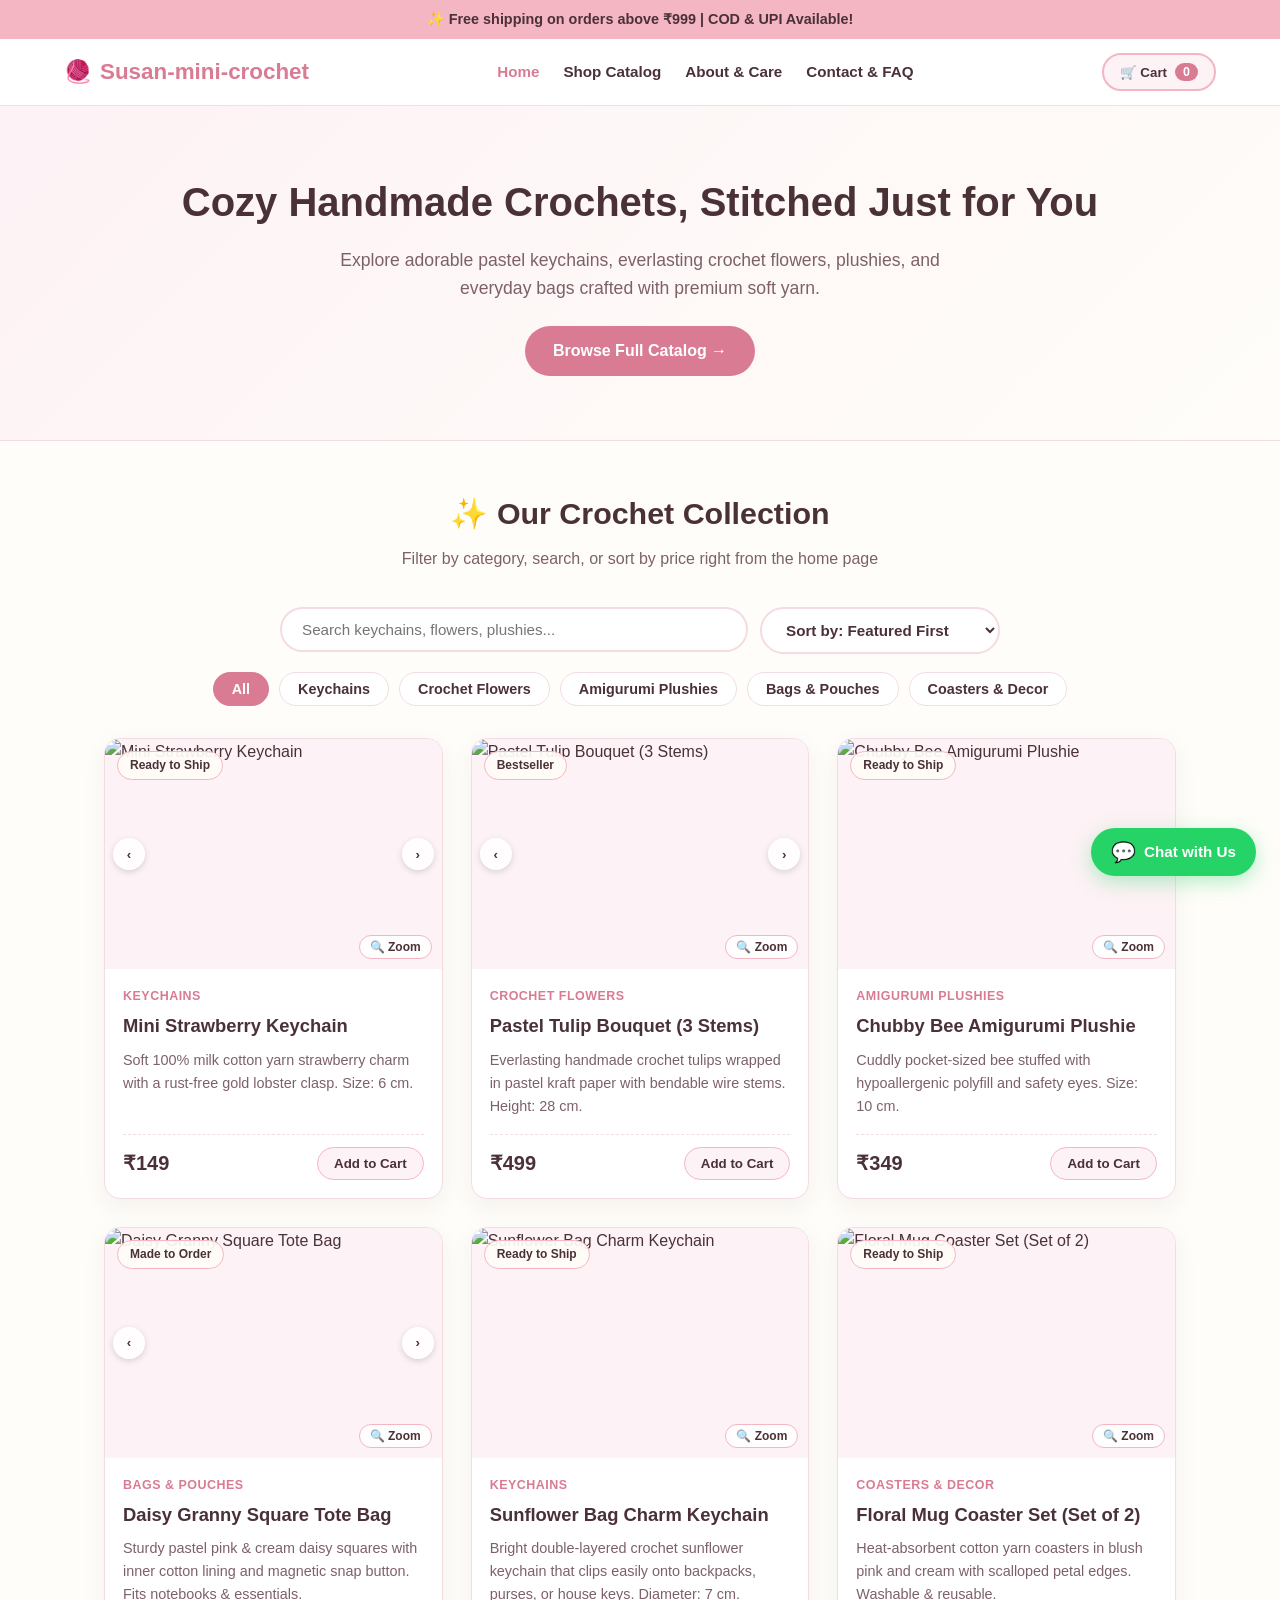
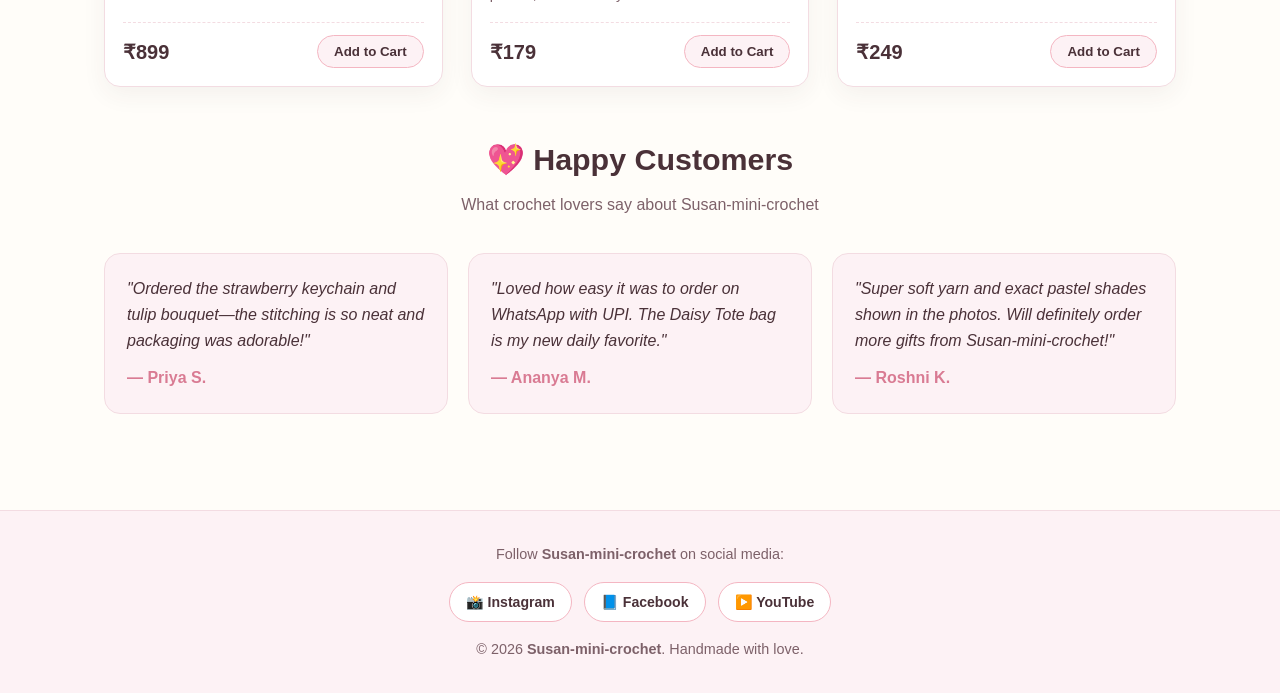
==== index.html @ de7fdf18 "Add files via upload" ====
<!DOCTYPE html>
<html lang="en">
<head>
  <meta charset="UTF-8" />
  <meta name="viewport" content="width=device-width, initial-scale=1.0" />
  <title>Susan-mini-crochet | Handmade Crochet Store</title>
  <link rel="stylesheet" href="style.css" />
  <!-- Netlify Identity Widget for Admin Login -->
  <script src="https://identity.netlify.com/v1/netlify-identity-widget.js"></script>
</head>
<body>

  <!-- Top Announcement Bar -->
  <div id="announcement-bar" class="announcement-bar">
    ✨ Handmade with love | UPI, Bank Transfer & COD Available!
  </div>

  <!-- Shared Navigation -->
  <nav class="navbar">
    <a href="index.html" class="brand-logo">🧶 <span class="store-name-text">Susan-mini-crochet</span></a>
    <ul class="nav-links">
      <li><a href="index.html" class="active">Home</a></li>
      <li><a href="shop.html">Shop Catalog</a></li>
      <li><a href="about.html">About & Care</a></li>
      <li><a href="contact.html">Contact & FAQ</a></li>
    </ul>
    <button class="cart-btn" onclick="toggleCart()">
      🛒 Cart <span class="cart-count">0</span>
    </button>
  </nav>

  <!-- Hero Section -->
  <header class="hero">
    <h1>Cozy Handmade Crochets, Stitched Just for You</h1>
    <p>Explore adorable pastel keychains, everlasting crochet flowers, plushies, and everyday bags crafted with premium soft yarn.</p>
    <a href="shop.html" class="btn-primary">Browse Full Catalog →</a>
  </header>

  <!-- Home Page Filterable Collection -->
  <section class="container">
    <div class="section-header">
      <h2>✨ Our Crochet Collection</h2>
      <p>Filter by category, search, or sort by price right from the home page</p>
    </div>

    <!-- Search, Price Sort & Editable Category Filter Bar -->
    <div class="catalog-controls">
      <div class="search-sort-row">
        <div class="search-box">
          <input
            type="text"
            id="shop-search"
            placeholder="Search keychains, flowers, plushies..."
            oninput="filterProducts()"
          />
        </div>
        <div class="sort-box">
          <select id="shop-sort" onchange="filterProducts()">
            <option value="default">Sort by: Featured First</option>
            <option value="price-asc">Price: Low to High (₹)</option>
            <option value="price-desc">Price: High to Low (₹)</option>
            <option value="name-asc">Name: A to Z</option>
          </select>
        </div>
      </div>

      <div id="category-filter-bar" class="filter-bar"></div>
    </div>

    <div id="featured-grid" class="product-grid"></div>
  </section>

  <!-- Customer Love / Testimonials -->
  <section class="container" style="padding-top: 0;">
    <div class="section-header">
      <h2>💖 Happy Customers</h2>
      <p>What crochet lovers say about <span class="store-name-text">Susan-mini-crochet</span></p>
    </div>
    <div id="testimonials-grid" class="testimonials-grid"></div>
  </section>

  <!-- Shared Slide-Out Cart Drawer -->
  <div id="cart-overlay" class="cart-overlay">
    <div class="cart-drawer">
      <div class="cart-header">
        <h3>🛒 Your Crochet Basket</h3>
        <button class="close-cart" onclick="toggleCart(false)">×</button>
      </div>
      <div class="cart-body">
        <div id="cart-items-list"></div>

        <form id="whatsapp-order-form" class="checkout-form" onsubmit="checkoutWhatsApp(event)">
          <h4>Delivery & Payment Details</h4>
          <div class="form-group">
            <label for="cust-name">Full Name *</label>
            <input type="text" id="cust-name" required placeholder="Enter your name" />
          </div>
          <div class="form-group">
            <label for="cust-phone">WhatsApp / Phone Number *</label>
            <input type="tel" id="cust-phone" required placeholder="10-digit mobile number" />
          </div>
          <div class="form-group">
            <label for="cust-address">Full Delivery Address (with PIN code) *</label>
            <textarea id="cust-address" rows="3" required placeholder="House No, Street, Locality, City, State, PIN"></textarea>
          </div>
          <div class="form-group">
            <label>Select Payment Method *</label>
            <div class="payment-options">
              <label class="payment-option">
                <input type="radio" name="payment-method" value="UPI (GPay / PhonePe / Paytm)" checked />
                UPI (GPay / PhonePe / Paytm)
              </label>
              <label class="payment-option">
                <input type="radio" name="payment-method" value="Bank Transfer" />
                Bank Transfer
              </label>
              <label class="payment-option" id="cod-option-wrap">
                <input type="radio" name="payment-method" value="Cash on Delivery (COD)" />
                Cash on Delivery (COD)
              </label>
            </div>
          </div>
          <button type="submit" class="whatsapp-checkout-btn">
            💬 Send Order on WhatsApp
          </button>
        </form>
      </div>
      <div class="cart-footer">
        <div class="cart-summary-row">
          <span>Subtotal</span>
          <span id="cart-subtotal">₹0</span>
        </div>
        <div class="cart-summary-row">
          <span>Shipping</span>
          <span id="cart-shipping">₹0</span>
        </div>
        <div class="cart-total-row">
          <span>Total</span>
          <span id="cart-total">₹0</span>
        </div>
      </div>
    </div>
  </div>

  <!-- Footer with Editable Social Media Links -->
  <footer class="footer">
    <p>Follow <strong class="store-name-text">Susan-mini-crochet</strong> on social media:</p>
    <div class="social-links-container"></div>
    <p>© 2026 <strong class="store-name-text">Susan-mini-crochet</strong>. Handmade with love.</p>
  </footer>

  <!-- Main Store Script -->
  <script src="app.js"></script>

  <!-- Netlify Identity Admin Redirect Script -->
  <script>
    if (window.netlifyIdentity) {
      window.netlifyIdentity.on("init", user => {
        if (!user) {
          window.netlifyIdentity.on("login", () => {
            document.location.href = "/admin/";
          });
        }
      });
    }
  </script>
</body>
</html>
---- style.css ----
:root {
  --bg-cream: #FFFDF9;
  --bg-soft-pink: #FDF2F5;
  --pastel-pink: #F4B6C2;
  --deep-pink: #D97B93;
  --rose-dark: #4A3138;
  --text-muted: #7D6169;
  --border-soft: #F3DCE2;
  --white: #FFFFFF;
  --shadow: 0 8px 24px rgba(74, 49, 56, 0.06);
  --radius: 16px;
}

* {
  box-sizing: border-box;
  margin: 0;
  padding: 0;
}

body {
  font-family: 'Segoe UI', Tahoma, Geneva, Verdana, sans-serif;
  background-color: var(--bg-cream);
  color: var(--rose-dark);
  line-height: 1.6;
}

/* Announcement Bar */
.announcement-bar {
  background-color: var(--pastel-pink);
  color: var(--rose-dark);
  text-align: center;
  padding: 8px 16px;
  font-size: 0.9rem;
  font-weight: 600;
}

/* Navbar */
.navbar {
  background: var(--white);
  border-bottom: 1px solid var(--border-soft);
  position: sticky;
  top: 0;
  z-index: 100;
  padding: 14px 5%;
  display: flex;
  justify-content: space-between;
  align-items: center;
}

.brand-logo {
  font-size: 1.4rem;
  font-weight: 800;
  color: var(--rose-dark);
  text-decoration: none;
  display: flex;
  align-items: center;
  gap: 8px;
}

.brand-logo span {
  color: var(--deep-pink);
}

.nav-links {
  display: flex;
  gap: 24px;
  list-style: none;
  align-items: center;
}

.nav-links a {
  text-decoration: none;
  color: var(--rose-dark);
  font-weight: 600;
  font-size: 0.95rem;
  transition: color 0.2s;
}

.nav-links a:hover,
.nav-links a.active {
  color: var(--deep-pink);
}

.cart-btn {
  background: var(--bg-soft-pink);
  border: 2px solid var(--pastel-pink);
  color: var(--rose-dark);
  padding: 8px 16px;
  border-radius: 50px;
  font-weight: 700;
  cursor: pointer;
  display: flex;
  align-items: center;
  gap: 8px;
  transition: all 0.2s;
}

.cart-btn:hover {
  background: var(--pastel-pink);
}

.cart-count {
  background: var(--deep-pink);
  color: var(--white);
  font-size: 0.78rem;
  padding: 2px 8px;
  border-radius: 20px;
}

/* Hero Section */
.hero {
  background: linear-gradient(135deg, var(--bg-soft-pink) 0%, var(--bg-cream) 100%);
  padding: 64px 5%;
  text-align: center;
  border-bottom: 1px solid var(--border-soft);
}

.hero h1 {
  font-size: 2.5rem;
  margin-bottom: 12px;
  color: var(--rose-dark);
}

.hero p {
  font-size: 1.1rem;
  color: var(--text-muted);
  max-width: 600px;
  margin: 0 auto 24px;
}

.btn-primary {
  display: inline-block;
  background: var(--deep-pink);
  color: var(--white);
  padding: 12px 28px;
  border-radius: 50px;
  text-decoration: none;
  font-weight: 700;
  border: none;
  cursor: pointer;
  transition: transform 0.15s, background 0.2s;
}

.btn-primary:hover {
  background: #c5667e;
  transform: translateY(-2px);
}

/* Containers & Sections */
.container {
  max-width: 1200px;
  margin: 0 auto;
  padding: 48px 5%;
}

.section-header {
  text-align: center;
  margin-bottom: 36px;
}

.section-header h2 {
  font-size: 1.9rem;
  margin-bottom: 8px;
}

.section-header p {
  color: var(--text-muted);
}

/* Filter, Search & Price Sort Controls */
.catalog-controls {
  display: flex;
  flex-direction: column;
  gap: 18px;
  margin-bottom: 32px;
}

.search-sort-row {
  display: flex;
  flex-wrap: wrap;
  justify-content: center;
  gap: 12px;
  max-width: 720px;
  width: 100%;
  margin: 0 auto;
}

.search-box {
  flex: 1 1 320px;
}

.search-box input,
.sort-box select {
  width: 100%;
  padding: 12px 20px;
  border-radius: 50px;
  border: 2px solid var(--border-soft);
  background: var(--white);
  font-size: 0.95rem;
  color: var(--rose-dark);
  outline: none;
  font-family: inherit;
}

.sort-box {
  flex: 0 1 240px;
}

.sort-box select {
  cursor: pointer;
  font-weight: 600;
}

.search-box input:focus,
.sort-box select:focus {
  border-color: var(--deep-pink);
}

.filter-bar {
  display: flex;
  flex-wrap: wrap;
  justify-content: center;
  gap: 10px;
}

.filter-btn {
  background: var(--white);
  border: 1.5px solid var(--border-soft);
  color: var(--rose-dark);
  padding: 8px 18px;
  border-radius: 50px;
  font-size: 0.9rem;
  font-weight: 600;
  cursor: pointer;
  transition: all 0.2s;
}

.filter-btn:hover,
.filter-btn.active {
  background: var(--deep-pink);
  color: var(--white);
  border-color: var(--deep-pink);
}

/* Product Grid & Cards with Image Slider & Zoom */
.product-grid {
  display: grid;
  grid-template-columns: repeat(auto-fill, minmax(270px, 1fr));
  gap: 28px;
}

.product-card {
  background: var(--white);
  border: 1px solid var(--border-soft);
  border-radius: var(--radius);
  overflow: hidden;
  box-shadow: var(--shadow);
  display: flex;
  flex-direction: column;
  transition: transform 0.2s;
}

.product-card:hover {
  transform: translateY(-4px);
}

.product-img-wrap {
  position: relative;
  height: 230px;
  background: var(--bg-soft-pink);
  overflow: hidden;
}

.product-img-wrap img {
  width: 100%;
  height: 100%;
  object-fit: cover;
}

.product-badge {
  position: absolute;
  top: 12px;
  left: 12px;
  background: rgba(255, 253, 249, 0.92);
  color: var(--rose-dark);
  padding: 4px 12px;
  border-radius: 50px;
  font-size: 0.75rem;
  font-weight: 700;
  border: 1px solid var(--pastel-pink);
  z-index: 2;
}

/* Slider Controls */
.slider-btn {
  position: absolute;
  top: 50%;
  transform: translateY(-50%);
  background: rgba(255, 255, 255, 0.85);
  border: none;
  width: 32px;
  height: 32px;
  border-radius: 50%;
  font-weight: bold;
  cursor: pointer;
  z-index: 2;
  display: flex;
  align-items: center;
  justify-content: center;
  color: var(--rose-dark);
  box-shadow: 0 2px 6px rgba(0,0,0,0.15);
}

.slider-btn.prev { left: 8px; }
.slider-btn.next { right: 8px; }

.slider-btn:hover {
  background: var(--white);
}

.zoom-btn {
  position: absolute;
  bottom: 10px;
  right: 10px;
  background: rgba(255, 255, 255, 0.9);
  border: 1px solid var(--pastel-pink);
  padding: 4px 10px;
  border-radius: 20px;
  font-size: 0.75rem;
  font-weight: 700;
  cursor: pointer;
  z-index: 2;
  color: var(--rose-dark);
}

.zoom-btn:hover {
  background: var(--deep-pink);
  color: var(--white);
}

/* Zoom Modal */
.zoom-modal {
  position: fixed;
  inset: 0;
  background: rgba(0, 0, 0, 0.8);
  z-index: 300;
  display: none;
  justify-content: center;
  align-items: center;
  padding: 20px;
}

.zoom-modal.open {
  display: flex;
}

.zoom-modal img {
  max-width: 90%;
  max-height: 90vh;
  border-radius: 12px;
  object-fit: contain;
  background: var(--white);
}

.zoom-close {
  position: absolute;
  top: 20px;
  right: 25px;
  background: var(--white);
  border: none;
  font-size: 2rem;
  width: 45px;
  height: 45px;
  border-radius: 50%;
  cursor: pointer;
  color: var(--rose-dark);
  display: flex;
  align-items: center;
  justify-content: center;
}

.product-body {
  padding: 18px;
  display: flex;
  flex-direction: column;
  flex-grow: 1;
}

.product-category {
  font-size: 0.78rem;
  text-transform: uppercase;
  letter-spacing: 0.5px;
  color: var(--deep-pink);
  font-weight: 700;
  margin-bottom: 4px;
}

.product-title {
  font-size: 1.15rem;
  margin-bottom: 8px;
  color: var(--rose-dark);
}

.product-desc {
  font-size: 0.9rem;
  color: var(--text-muted);
  margin-bottom: 16px;
  flex-grow: 1;
}

.product-footer {
  display: flex;
  justify-content: space-between;
  align-items: center;
  padding-top: 12px;
  border-top: 1px dashed var(--border-soft);
}

.product-price {
  font-size: 1.25rem;
  font-weight: 800;
  color: var(--rose-dark);
}

.add-to-cart-btn {
  background: var(--bg-soft-pink);
  color: var(--rose-dark);
  border: 1.5px solid var(--pastel-pink);
  padding: 8px 16px;
  border-radius: 50px;
  font-weight: 700;
  cursor: pointer;
  transition: all 0.2s;
}

.add-to-cart-btn:hover {
  background: var(--deep-pink);
  color: var(--white);
  border-color: var(--deep-pink);
}

.add-to-cart-btn:disabled {
  opacity: 0.5;
  cursor: not-allowed;
}

/* Testimonials */
.testimonials-grid {
  display: grid;
  grid-template-columns: repeat(auto-fit, minmax(260px, 1fr));
  gap: 20px;
}

.testimonial-card {
  background: var(--bg-soft-pink);
  padding: 22px;
  border-radius: var(--radius);
  border: 1px solid var(--border-soft);
}

.testimonial-card p {
  font-style: italic;
  margin-bottom: 12px;
}

.testimonial-card strong {
  color: var(--deep-pink);
}

/* About & Care Guide Page */
.about-story-grid {
  display: grid;
  grid-template-columns: repeat(auto-fit, minmax(300px, 1fr));
  gap: 36px;
  align-items: center;
  background: var(--white);
  padding: 32px;
  border-radius: var(--radius);
  border: 1px solid var(--border-soft);
  box-shadow: var(--shadow);
}

.about-img-wrap img {
  width: 100%;
  height: 340px;
  object-fit: cover;
  border-radius: 12px;
}

.about-text p {
  margin-bottom: 16px;
  color: var(--text-muted);
}

.about-quote {
  background: var(--bg-soft-pink);
  border-left: 4px solid var(--deep-pink);
  padding: 14px 18px;
  border-radius: 8px;
  font-weight: 600;
  color: var(--rose-dark);
}

.care-grid {
  display: grid;
  grid-template-columns: repeat(auto-fit, minmax(240px, 1fr));
  gap: 22px;
}

.care-card {
  background: var(--white);
  border: 1px solid var(--border-soft);
  border-radius: var(--radius);
  padding: 24px;
  box-shadow: var(--shadow);
  text-align: center;
}

.care-icon {
  font-size: 2.2rem;
  margin-bottom: 10px;
  display: inline-block;
}

.care-card h3 {
  font-size: 1.1rem;
  margin-bottom: 8px;
}

.care-card p {
  font-size: 0.9rem;
  color: var(--text-muted);
}

/* Contact & FAQ Page */
.contact-grid {
  display: grid;
  grid-template-columns: repeat(auto-fit, minmax(250px, 1fr));
  gap: 22px;
  margin-bottom: 48px;
}

.contact-card {
  background: var(--white);
  border: 1px solid var(--border-soft);
  border-radius: var(--radius);
  padding: 24px;
  text-align: center;
  box-shadow: var(--shadow);
}

.contact-card h3 {
  margin: 8px 0;
  font-size: 1.1rem;
}

.contact-card p {
  color: var(--text-muted);
  font-size: 0.92rem;
  margin-bottom: 14px;
}

.faq-list {
  max-width: 820px;
  margin: 0 auto;
  display: flex;
  flex-direction: column;
  gap: 14px;
}

.faq-item {
  background: var(--white);
  border: 1px solid var(--border-soft);
  border-radius: 12px;
  padding: 16px 20px;
  box-shadow: var(--shadow);
}

.faq-item summary {
  font-weight: 700;
  cursor: pointer;
  color: var(--rose-dark);
  font-size: 1rem;
}

.faq-item p {
  margin-top: 10px;
  color: var(--text-muted);
  font-size: 0.92rem;
  padding-top: 10px;
  border-top: 1px dashed var(--border-soft);
}

/* Social Links */
.social-links-container {
  display: flex;
  justify-content: center;
  flex-wrap: wrap;
  gap: 12px;
  margin: 16px 0;
}

.social-pill {
  display: inline-flex;
  align-items: center;
  gap: 6px;
  padding: 8px 16px;
  border-radius: 50px;
  background: var(--white);
  border: 1.5px solid var(--pastel-pink);
  color: var(--rose-dark);
  text-decoration: none;
  font-weight: 700;
  font-size: 0.88rem;
  transition: all 0.2s;
}

.social-pill:hover {
  background: var(--deep-pink);
  color: var(--white);
  border-color: var(--deep-pink);
}

/* Slide-Out Cart Drawer with Promo Box */
.cart-overlay {
  position: fixed;
  inset: 0;
  background: rgba(74, 49, 56, 0.45);
  z-index: 200;
  display: none;
  justify-content: flex-end;
}

.cart-overlay.open {
  display: flex;
}

.cart-drawer {
  background: var(--bg-cream);
  width: 100%;
  max-width: 430px;
  height: 100%;
  display: flex;
  flex-direction: column;
  box-shadow: -6px 0 24px rgba(0, 0, 0, 0.12);
}

.cart-header {
  padding: 18px 20px;
  background: var(--white);
  border-bottom: 1px solid var(--border-soft);
  display: flex;
  justify-content: space-between;
  align-items: center;
}

.close-cart {
  background: none;
  border: none;
  font-size: 1.5rem;
  cursor: pointer;
  color: var(--rose-dark);
}

.cart-body {
  padding: 20px;
  overflow-y: auto;
  flex-grow: 1;
}

.cart-item {
  display: flex;
  justify-content: space-between;
  align-items: center;
  background: var(--white);
  padding: 12px;
  border-radius: 12px;
  border: 1px solid var(--border-soft);
  margin-bottom: 12px;
}

.cart-item-info h4 {
  font-size: 0.95rem;
}

.cart-item-info span {
  font-size: 0.85rem;
  color: var(--text-muted);
}

.qty-controls {
  display: flex;
  align-items: center;
  gap: 8px;
}

.qty-btn {
  width: 26px;
  height: 26px;
  border-radius: 50%;
  border: 1px solid var(--pastel-pink);
  background: var(--bg-soft-pink);
  cursor: pointer;
  font-weight: bold;
}

/* Promo Box Styles */
.promo-box {
  display: flex;
  gap: 8px;
  margin: 14px 0;
}

.promo-box input {
  flex-grow: 1;
  padding: 8px 12px;
  border: 1px solid var(--border-soft);
  border-radius: 8px;
  font-size: 0.9rem;
  text-transform: uppercase;
}

.promo-btn {
  background: var(--pastel-pink);
  border: none;
  padding: 8px 14px;
  border-radius: 8px;
  font-weight: 700;
  cursor: pointer;
  color: var(--rose-dark);
}

.promo-btn:hover {
  background: var(--deep-pink);
  color: var(--white);
}

.promo-applied-badge {
  background: var(--bg-soft-pink);
  border: 1px solid var(--pastel-pink);
  padding: 6px 10px;
  border-radius: 8px;
  font-size: 0.85rem;
  display: flex;
  justify-content: space-between;
  align-items: center;
  margin-bottom: 12px;
  color: var(--deep-pink);
  font-weight: 600;
}

.remove-promo {
  background: none;
  border: none;
  color: var(--rose-dark);
  cursor: pointer;
  font-weight: bold;
}

.checkout-form {
  margin-top: 10px;
  background: var(--white);
  padding: 16px;
  border-radius: 12px;
  border: 1px solid var(--border-soft);
}

.checkout-form h4 {
  margin-bottom: 12px;
}

.form-group {
  margin-bottom: 12px;
}

.form-group label {
  display: block;
  font-size: 0.85rem;
  font-weight: 600;
  margin-bottom: 4px;
}

.form-group input,
.form-group textarea {
  width: 100%;
  padding: 9px 12px;
  border: 1px solid var(--border-soft);
  border-radius: 8px;
  font-family: inherit;
}

.payment-options {
  display: flex;
  flex-direction: column;
  gap: 8px;
  margin-top: 6px;
}

.payment-option {
  display: flex;
  align-items: center;
  gap: 8px;
  font-size: 0.9rem;
  background: var(--bg-soft-pink);
  padding: 8px 12px;
  border-radius: 8px;
  cursor: pointer;
}

.cart-footer {
  padding: 16px 20px;
  background: var(--white);
  border-top: 1px solid var(--border-soft);
}

.cart-summary-row {
  display: flex;
  justify-content: space-between;
  font-size: 0.92rem;
  margin-bottom: 6px;
}

.cart-total-row {
  display: flex;
  justify-content: space-between;
  font-size: 1.15rem;
  font-weight: 800;
  margin: 10px 0 14px;
  padding-top: 8px;
  border-top: 1px solid var(--border-soft);
}

.whatsapp-checkout-btn {
  width: 100%;
  background: #25D366;
  color: var(--white);
  border: none;
  padding: 14px;
  border-radius: 50px;
  font-size: 1rem;
  font-weight: 700;
  cursor: pointer;
}

.whatsapp-checkout-btn:hover {
  background: #1ebe5b;
}

/* Floating WhatsApp Chat Button */
.floating-whatsapp {
  position: fixed;
  bottom: 24px;
  right: 24px;
  background-color: #25D366;
  color: var(--white);
  text-decoration: none;
  padding: 12px 20px;
  border-radius: 50px;
  font-weight: 700;
  font-size: 0.95rem;
  display: flex;
  align-items: center;
  gap: 8px;
  box-shadow: 0 6px 20px rgba(37, 211, 102, 0.35);
  z-index: 150;
  transition: transform 0.2s, background-color 0.2s;
}

.floating-whatsapp:hover {
  background-color: #1ebe5b;
  transform: translateY(-3px);
}

.floating-whatsapp-icon {
  font-size: 1.25rem;
  line-height: 1;
}

/* Footer */
.footer {
  background: var(--bg-soft-pink);
  border-top: 1px solid var(--border-soft);
  text-align: center;
  padding: 32px 5%;
  margin-top: 48px;
  color: var(--text-muted);
  font-size: 0.9rem;
}

@media (max-width: 640px) {
  .navbar {
    flex-wrap: wrap;
    gap: 12px;
  }
  .hero h1 {
    font-size: 1.9rem;
  }
  .floating-whatsapp {
    bottom: 16px;
    right: 16px;
    padding: 12px 16px;
    font-size: 0.88rem;
  }
}
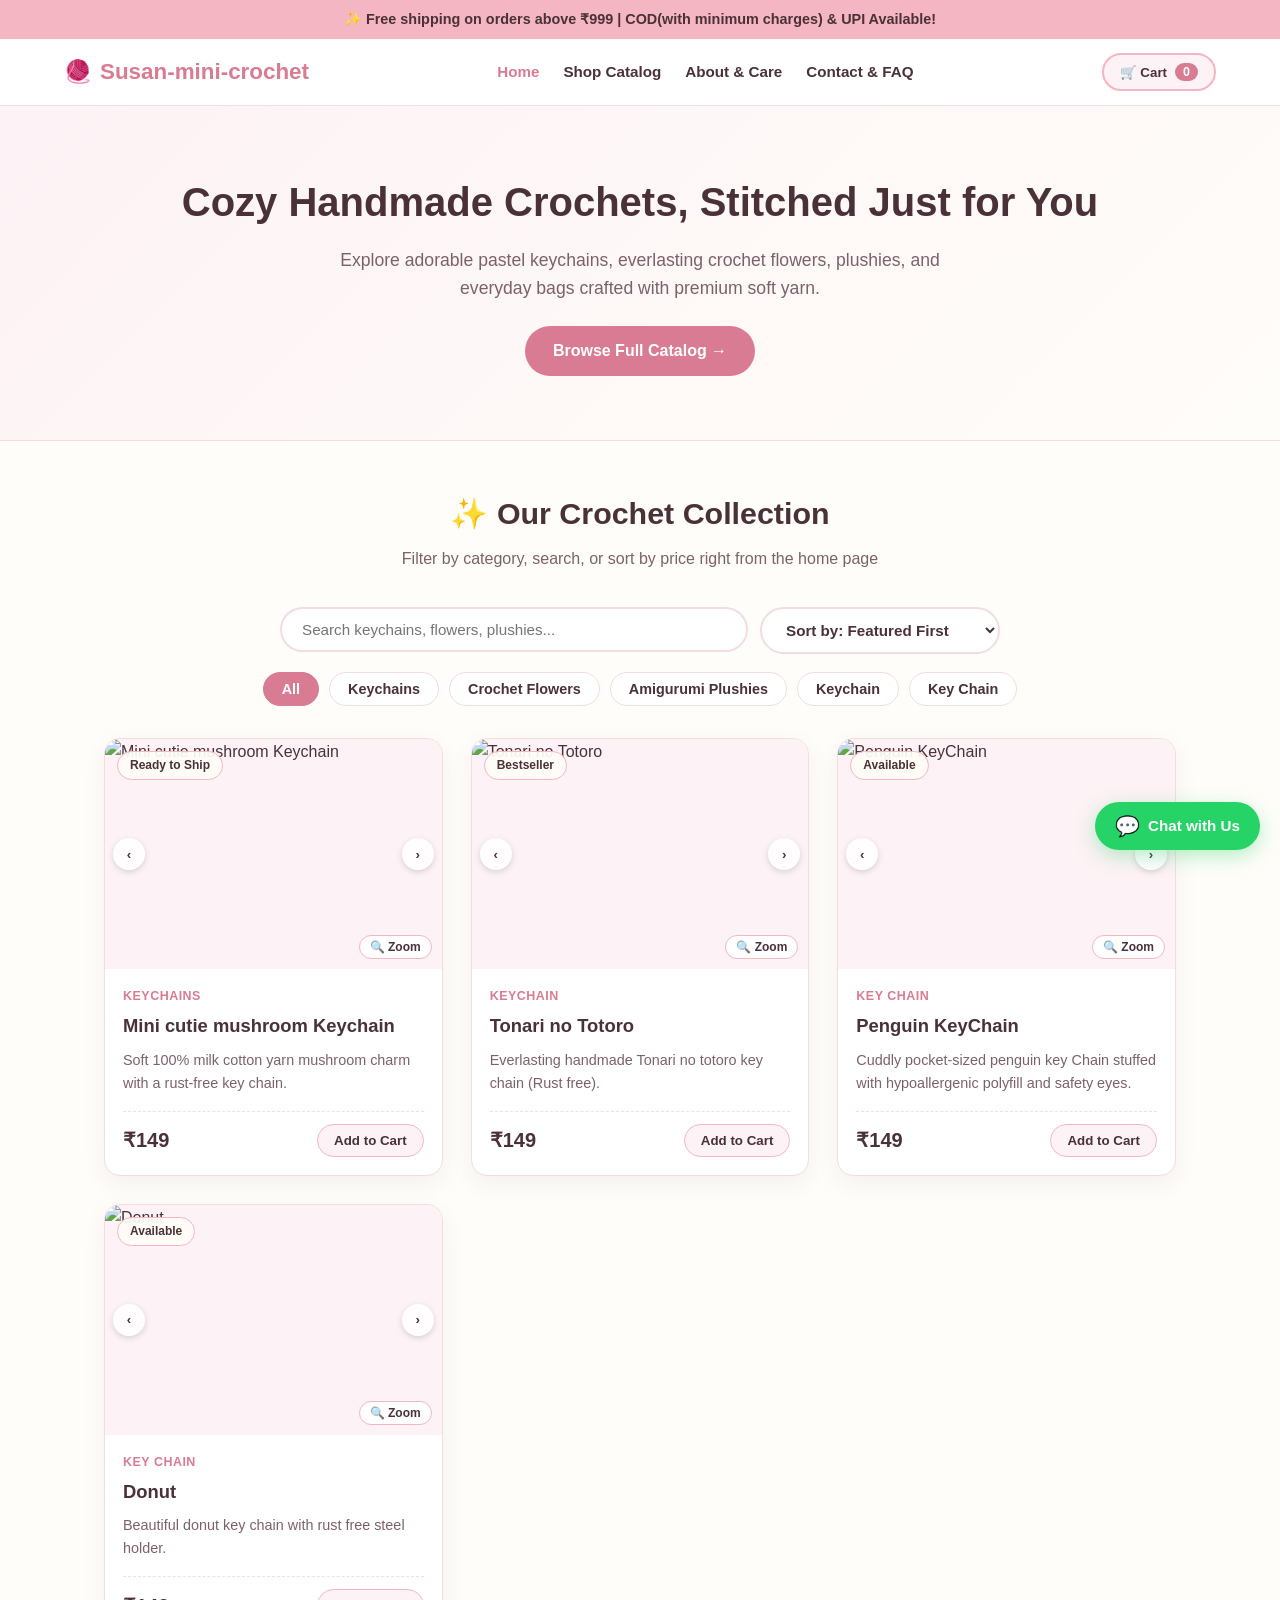
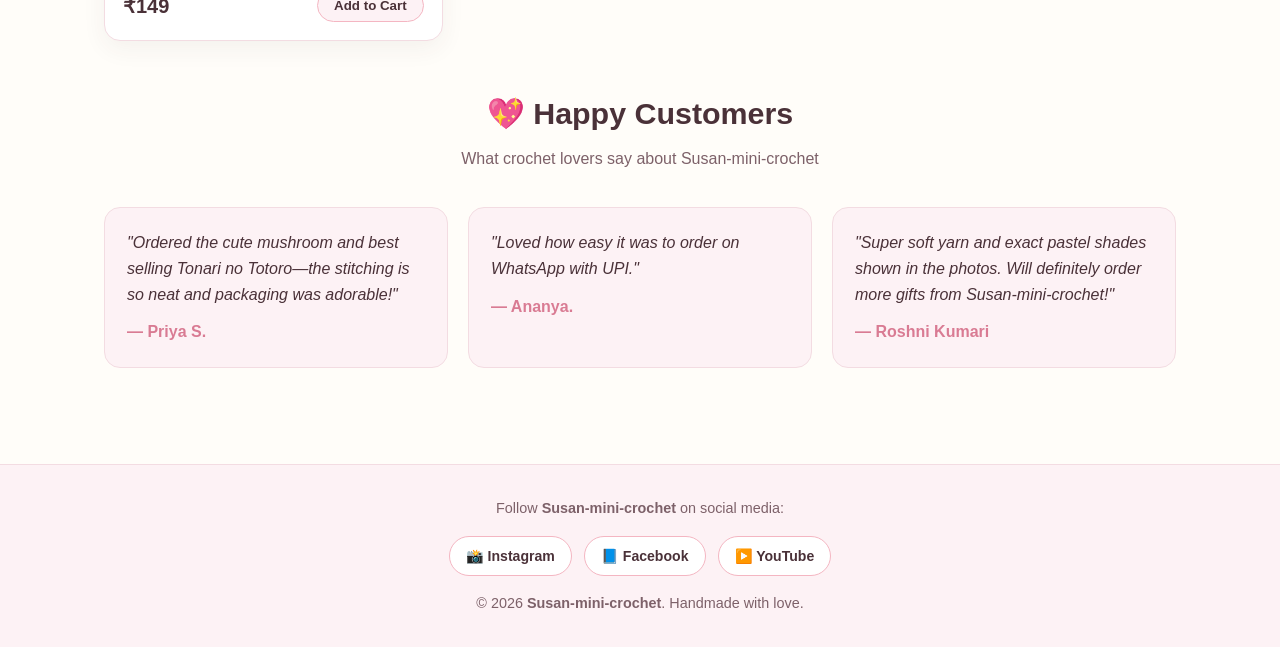
==== commit 6c41d5fe: "Update index.html" ====
--- a/index.html
+++ b/index.html
@@ -1,6 +1,7 @@
 <!DOCTYPE html>
 <html lang="en">
 <head>
+  <meta name="google-site-verification" content="Sr7zEsUKmGtFyKVYkkGlLE_7pFGn8THxlz7e7YxmMTI" />
   <meta charset="UTF-8" />
   <meta name="viewport" content="width=device-width, initial-scale=1.0" />
   <title>Susan-mini-crochet | Handmade Crochet Store</title>
@@ -165,4 +166,4 @@
     }
   </script>
 </body>
-</html>+</html>
--- a/style.css
+++ b/style.css
@@ -621,7 +621,7 @@
   border-color: var(--deep-pink);
 }
 
-/* Slide-Out Cart Drawer with Promo Box */
+/* Slide-Out Cart Drawer */
 .cart-overlay {
   position: fixed;
   inset: 0;
@@ -643,6 +643,7 @@
   display: flex;
   flex-direction: column;
   box-shadow: -6px 0 24px rgba(0, 0, 0, 0.12);
+  padding-bottom: 40px;
 }
 
 .cart-header {
@@ -807,10 +808,42 @@
   cursor: pointer;
 }
 
+/* UPI QR Code Container Box */
+.upi-qr-container {
+  background: var(--bg-soft-pink);
+  border: 1.5px dashed var(--pastel-pink);
+  border-radius: 12px;
+  padding: 14px;
+  text-align: center;
+  margin-top: 12px;
+  display: none;
+}
+
+.upi-qr-container.visible {
+  display: block;
+}
+
+.upi-qr-container img {
+  width: 150px;
+  height: 150px;
+  object-fit: contain;
+  border-radius: 8px;
+  margin: 8px 0;
+  background: var(--white);
+  padding: 6px;
+  border: 1px solid var(--border-soft);
+}
+
+.upi-qr-container p {
+  font-size: 0.82rem;
+  color: var(--text-muted);
+}
+
 .cart-footer {
   padding: 16px 20px;
   background: var(--white);
   border-top: 1px solid var(--border-soft);
+  box-shadow: 0 -4px 12px rgba(0,0,0,0.03);
 }
 
 .cart-summary-row {
@@ -846,11 +879,11 @@
   background: #1ebe5b;
 }
 
-/* Floating WhatsApp Chat Button */
+/* Floating WhatsApp Chat Button (Shifted up to avoid Netlify badge block) */
 .floating-whatsapp {
   position: fixed;
-  bottom: 24px;
-  right: 24px;
+  bottom: 50px;
+  right: 20px;
   background-color: #25D366;
   color: var(--white);
   text-decoration: none;
@@ -896,9 +929,9 @@
     font-size: 1.9rem;
   }
   .floating-whatsapp {
-    bottom: 16px;
-    right: 16px;
-    padding: 12px 16px;
+    bottom: 45px;
+    right: 12px;
+    padding: 10px 16px;
     font-size: 0.88rem;
   }
-}+}
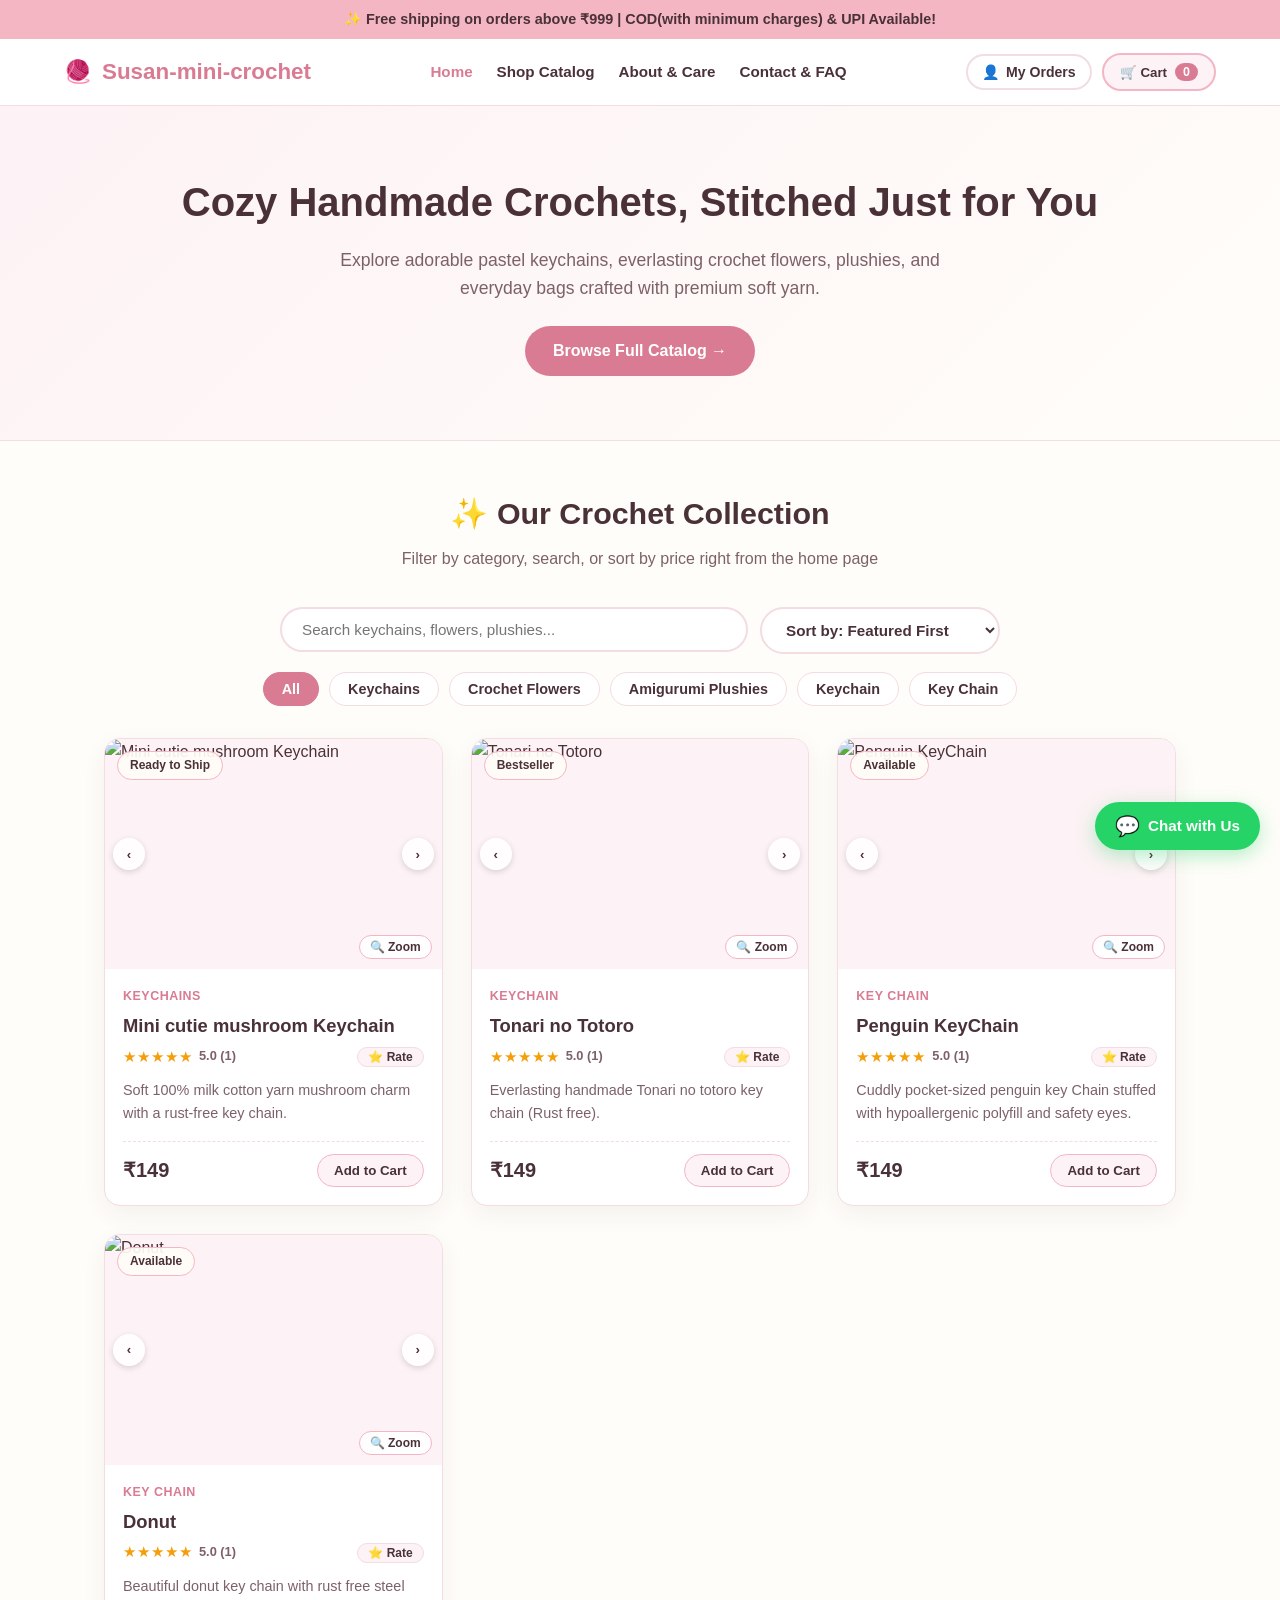
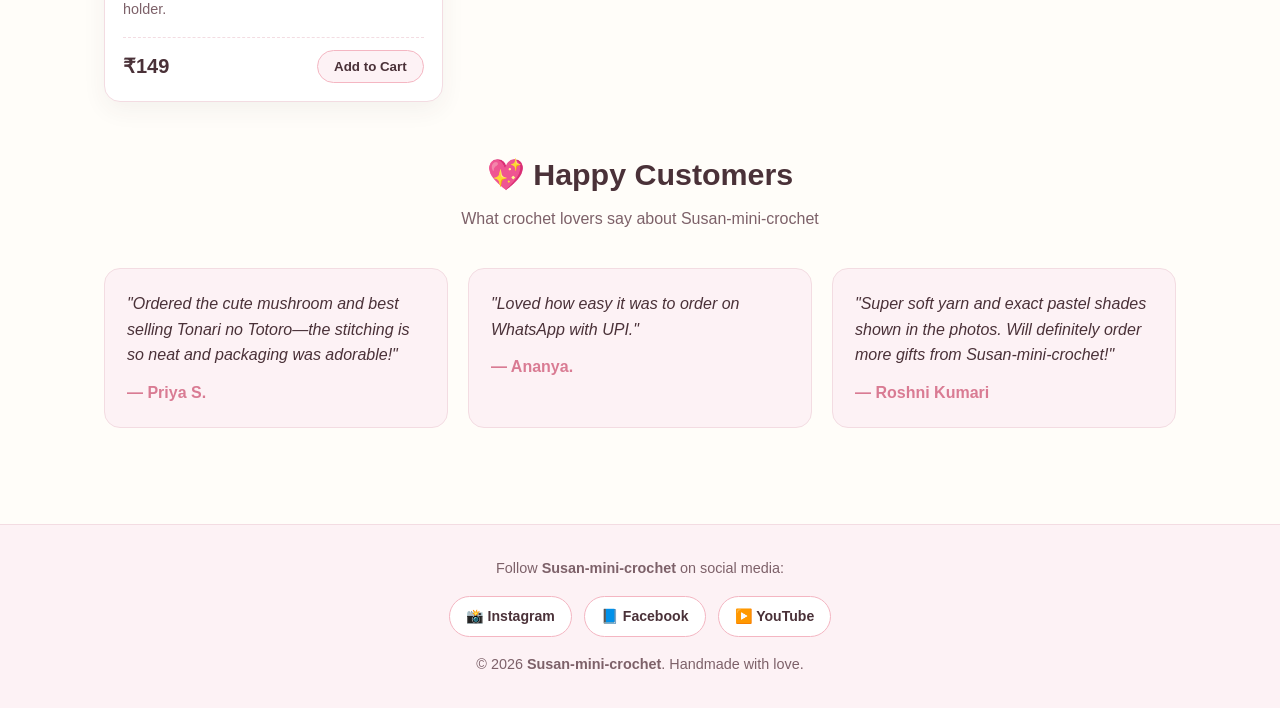
==== commit 6dab263c: "Update index.html" ====
--- a/index.html
+++ b/index.html
@@ -1,7 +1,7 @@
 <!DOCTYPE html>
 <html lang="en">
 <head>
-  <meta name="google-site-verification" content="Sr7zEsUKmGtFyKVYkkGlLE_7pFGn8THxlz7e7YxmMTI" />
+  <meta name="google-site-verification" content="FJiWpdxDH9WE50GBHPdadJUKSVlXc18lV1RPgS54Zq8" />
   <meta charset="UTF-8" />
   <meta name="viewport" content="width=device-width, initial-scale=1.0" />
   <title>Susan-mini-crochet | Handmade Crochet Store</title>
--- a/style.css
+++ b/style.css
@@ -34,7 +34,7 @@
   font-weight: 600;
 }
 
-/* Navbar */
+/* Navbar & Brand Logo */
 .navbar {
   background: var(--white);
   border-bottom: 1px solid var(--border-soft);
@@ -54,7 +54,16 @@
   text-decoration: none;
   display: flex;
   align-items: center;
-  gap: 8px;
+  gap: 10px;
+}
+
+.brand-logo-img {
+  height: 42px;
+  width: auto;
+  max-width: 150px;
+  object-fit: contain;
+  border-radius: 8px;
+  display: block;
 }
 
 .brand-logo span {
@@ -79,6 +88,32 @@
 .nav-links a:hover,
 .nav-links a.active {
   color: var(--deep-pink);
+}
+
+.nav-actions-wrap {
+  display: flex;
+  align-items: center;
+  gap: 10px;
+}
+
+.account-btn {
+  background: var(--white);
+  border: 2px solid var(--border-soft);
+  color: var(--rose-dark);
+  padding: 8px 14px;
+  border-radius: 50px;
+  font-weight: 700;
+  font-size: 0.88rem;
+  cursor: pointer;
+  display: flex;
+  align-items: center;
+  gap: 6px;
+  transition: all 0.2s;
+}
+
+.account-btn:hover {
+  border-color: var(--pastel-pink);
+  background: var(--bg-soft-pink);
 }
 
 .cart-btn {
@@ -242,7 +277,23 @@
   border-color: var(--deep-pink);
 }
 
-/* Product Grid & Cards with Image Slider & Zoom */
+.catalog-alert-box {
+  grid-column: 1 / -1;
+  background: var(--bg-soft-pink);
+  border: 1.5px dashed var(--deep-pink);
+  border-radius: var(--radius);
+  padding: 24px;
+  text-align: center;
+  color: var(--rose-dark);
+}
+
+.catalog-alert-box p {
+  color: var(--text-muted);
+  margin-top: 6px;
+  font-size: 0.92rem;
+}
+
+/* Product Grid & Cards with Image Slider, Zoom & Star Ratings */
 .product-grid {
   display: grid;
   grid-template-columns: repeat(auto-fill, minmax(270px, 1fr));
@@ -397,8 +448,46 @@
 
 .product-title {
   font-size: 1.15rem;
-  margin-bottom: 8px;
-  color: var(--rose-dark);
+  margin-bottom: 4px;
+  color: var(--rose-dark);
+}
+
+/* Product Card Star Rating Bar */
+.product-rating-row {
+  display: flex;
+  align-items: center;
+  gap: 6px;
+  margin-bottom: 10px;
+  font-size: 0.85rem;
+}
+
+.stars-gold {
+  color: #F59E0B;
+  letter-spacing: 1px;
+  font-size: 0.95rem;
+}
+
+.rating-number {
+  color: var(--text-muted);
+  font-weight: 600;
+  font-size: 0.8rem;
+}
+
+.rate-product-btn {
+  margin-left: auto;
+  background: var(--bg-soft-pink);
+  border: 1px solid var(--border-soft);
+  color: var(--rose-dark);
+  padding: 2px 10px;
+  border-radius: 20px;
+  font-size: 0.75rem;
+  font-weight: 700;
+  cursor: pointer;
+  transition: all 0.2s;
+}
+
+.rate-product-btn:hover {
+  background: var(--pastel-pink);
 }
 
 .product-desc {
@@ -442,6 +531,381 @@
 .add-to-cart-btn:disabled {
   opacity: 0.5;
   cursor: not-allowed;
+}
+
+/* Custom Modals (Customer Login/Order Tracker & Rating Modal) */
+.custom-modal-overlay {
+  position: fixed;
+  inset: 0;
+  background: rgba(74, 49, 56, 0.5);
+  z-index: 250;
+  display: none;
+  justify-content: center;
+  align-items: center;
+  padding: 16px;
+}
+
+.custom-modal-overlay.open {
+  display: flex;
+}
+
+.custom-modal-card {
+  background: var(--bg-cream);
+  width: 100%;
+  max-width: 520px;
+  max-height: 88vh;
+  border-radius: var(--radius);
+  border: 1px solid var(--border-soft);
+  box-shadow: 0 12px 32px rgba(0, 0, 0, 0.18);
+  display: flex;
+  flex-direction: column;
+  overflow: hidden;
+}
+
+.custom-modal-header {
+  padding: 16px 20px;
+  background: var(--white);
+  border-bottom: 1px solid var(--border-soft);
+  display: flex;
+  justify-content: space-between;
+  align-items: center;
+}
+
+.custom-modal-body {
+  padding: 20px;
+  overflow-y: auto;
+}
+
+.customer-profile-bar {
+  display: flex;
+  justify-content: space-between;
+  align-items: center;
+  background: var(--bg-soft-pink);
+  border: 1px solid var(--pastel-pink);
+  padding: 10px 14px;
+  border-radius: 12px;
+  margin-bottom: 12px;
+}
+
+.order-lookup-bar {
+  display: flex;
+  gap: 8px;
+  margin-bottom: 10px;
+}
+
+.order-lookup-bar input {
+  flex-grow: 1;
+  padding: 8px 12px;
+  border: 1px solid var(--border-soft);
+  border-radius: 8px;
+  font-size: 0.88rem;
+}
+
+.customer-orders-list {
+  display: flex;
+  flex-direction: column;
+  gap: 12px;
+}
+
+.customer-order-card {
+  background: var(--white);
+  border: 1px solid var(--border-soft);
+  border-radius: 12px;
+  padding: 14px;
+  box-shadow: var(--shadow);
+}
+
+.customer-order-top {
+  display: flex;
+  justify-content: space-between;
+  align-items: flex-start;
+  gap: 8px;
+  margin-bottom: 6px;
+}
+
+.order-date-text {
+  display: block;
+  font-size: 0.78rem;
+  color: var(--text-muted);
+}
+
+.order-status-badge {
+  background: var(--bg-soft-pink);
+  color: var(--deep-pink);
+  border: 1px solid var(--pastel-pink);
+  padding: 3px 10px;
+  border-radius: 20px;
+  font-size: 0.76rem;
+  font-weight: 700;
+}
+
+.order-items-text {
+  font-size: 0.88rem;
+  color: var(--rose-dark);
+  margin-bottom: 10px;
+}
+
+.order-steps-row {
+  display: flex;
+  flex-wrap: wrap;
+  gap: 4px;
+  margin-bottom: 10px;
+}
+
+.order-step-pill {
+  flex: 1 1 auto;
+  text-align: center;
+  font-size: 0.7rem;
+  padding: 4px 6px;
+  border-radius: 6px;
+  background: #F4ECEF;
+  color: var(--text-muted);
+  font-weight: 600;
+}
+
+.order-step-pill.done {
+  background: var(--deep-pink);
+  color: var(--white);
+}
+
+.order-tracking-note {
+  font-size: 0.82rem;
+  background: var(--bg-soft-pink);
+  padding: 6px 10px;
+  border-radius: 8px;
+  margin-bottom: 8px;
+}
+
+.customer-order-bottom {
+  display: flex;
+  justify-content: space-between;
+  align-items: center;
+  padding-top: 8px;
+  border-top: 1px dashed var(--border-soft);
+  font-size: 0.86rem;
+}
+
+.empty-orders-box {
+  text-align: center;
+  background: var(--white);
+  border: 1px dashed var(--pastel-pink);
+  padding: 20px;
+  border-radius: 12px;
+  color: var(--text-muted);
+}
+
+/* Interactive Star Picker inside Rating Modal */
+.star-picker-row {
+  display: flex;
+  justify-content: center;
+  gap: 8px;
+  margin: 10px 0 16px;
+}
+
+.interactive-star-btn {
+  background: none;
+  border: none;
+  font-size: 2rem;
+  color: #E2D5D8;
+  cursor: pointer;
+  transition: transform 0.15s, color 0.15s;
+}
+
+.interactive-star-btn.active {
+  color: #F59E0B;
+}
+
+.interactive-star-btn:hover {
+  transform: scale(1.15);
+}
+
+.mini-review-item {
+  background: var(--white);
+  border: 1px solid var(--border-soft);
+  border-radius: 8px;
+  padding: 8px 10px;
+  margin-top: 6px;
+  font-size: 0.82rem;
+}
+
+/* Order Placed Confirmation Page */
+.order-placed-card {
+  max-width: 820px;
+  margin: 0 auto;
+  background: var(--white);
+  border: 1px solid var(--border-soft);
+  border-radius: var(--radius);
+  padding: 36px 28px;
+  box-shadow: var(--shadow);
+}
+
+.order-success-banner {
+  text-align: center;
+  padding-bottom: 24px;
+  border-bottom: 1px dashed var(--border-soft);
+  margin-bottom: 24px;
+}
+
+.order-success-icon {
+  font-size: 3rem;
+  margin-bottom: 8px;
+  line-height: 1;
+}
+
+.order-success-banner h1 {
+  font-size: 2rem;
+  color: var(--rose-dark);
+  margin-bottom: 6px;
+}
+
+.order-success-banner p {
+  color: var(--text-muted);
+  margin-bottom: 14px;
+}
+
+.order-id-pill {
+  display: inline-block;
+  background: var(--bg-soft-pink);
+  border: 1.5px solid var(--pastel-pink);
+  color: var(--rose-dark);
+  font-weight: 700;
+  font-size: 0.92rem;
+  padding: 6px 18px;
+  border-radius: 50px;
+}
+
+.order-placed-upi-box,
+.order-placed-wa-box {
+  background: var(--bg-soft-pink);
+  border: 1.5px dashed var(--pastel-pink);
+  border-radius: 14px;
+  padding: 22px 18px;
+  text-align: center;
+  margin-bottom: 26px;
+}
+
+.order-placed-upi-box h3 {
+  color: #5F259F;
+  margin-bottom: 6px;
+}
+
+.order-placed-upi-box p,
+.order-placed-wa-box p {
+  font-size: 0.92rem;
+  color: var(--text-muted);
+  max-width: 560px;
+  margin: 0 auto 12px;
+}
+
+.upi-app-tap-btn {
+  display: inline-block;
+  width: 100%;
+  max-width: 380px;
+  background: linear-gradient(135deg, #6C3CE9 0%, #5F259F 100%);
+  color: var(--white);
+  text-decoration: none;
+  padding: 14px 20px;
+  border-radius: 50px;
+  font-size: 0.98rem;
+  font-weight: 700;
+  box-shadow: 0 6px 16px rgba(95, 37, 159, 0.28);
+  transition: opacity 0.2s, transform 0.15s;
+  margin: 4px auto 12px;
+}
+
+.upi-app-tap-btn:hover {
+  opacity: 0.94;
+  transform: translateY(-2px);
+}
+
+.upi-id-copy-row {
+  display: inline-flex;
+  flex-wrap: wrap;
+  align-items: center;
+  justify-content: center;
+  gap: 8px;
+  background: var(--white);
+  border: 1px solid var(--border-soft);
+  padding: 6px 14px;
+  border-radius: 50px;
+  font-size: 0.86rem;
+  margin-bottom: 10px;
+}
+
+.copy-upi-btn {
+  background: var(--bg-soft-pink);
+  border: 1px solid var(--pastel-pink);
+  color: var(--rose-dark);
+  padding: 4px 10px;
+  border-radius: 20px;
+  font-size: 0.78rem;
+  font-weight: 700;
+  cursor: pointer;
+}
+
+.copy-upi-btn:hover {
+  background: var(--deep-pink);
+  color: var(--white);
+  border-color: var(--deep-pink);
+}
+
+.order-placed-upi-box img {
+  display: block;
+  width: 170px;
+  height: 170px;
+  object-fit: contain;
+  margin: 12px auto;
+  background: var(--white);
+  padding: 8px;
+  border-radius: 12px;
+  border: 1px solid var(--border-soft);
+}
+
+.order-receipt-grid {
+  display: grid;
+  grid-template-columns: repeat(auto-fit, minmax(280px, 1fr));
+  gap: 24px;
+  margin-bottom: 28px;
+}
+
+.order-receipt-section {
+  background: var(--bg-cream);
+  border: 1px solid var(--border-soft);
+  border-radius: 12px;
+  padding: 18px;
+}
+
+.order-receipt-section h3 {
+  font-size: 1.05rem;
+  margin-bottom: 12px;
+  padding-bottom: 8px;
+  border-bottom: 1px dashed var(--border-soft);
+}
+
+.order-receipt-section p {
+  font-size: 0.9rem;
+  margin-bottom: 8px;
+  color: var(--rose-dark);
+}
+
+.order-receipt-items {
+  margin-bottom: 14px;
+  padding-bottom: 10px;
+  border-bottom: 1px dashed var(--border-soft);
+}
+
+.receipt-item-row {
+  display: flex;
+  justify-content: space-between;
+  font-size: 0.9rem;
+  margin-bottom: 6px;
+}
+
+.order-placed-actions {
+  display: flex;
+  flex-wrap: wrap;
+  justify-content: center;
+  gap: 12px;
 }
 
 /* Testimonials */
@@ -612,6 +1076,7 @@
   text-decoration: none;
   font-weight: 700;
   font-size: 0.88rem;
+  cursor: pointer;
   transition: all 0.2s;
 }
 
@@ -823,6 +1288,17 @@
   display: block;
 }
 
+.upi-amount-pill {
+  display: inline-block;
+  background: var(--white);
+  border: 1px solid var(--pastel-pink);
+  color: #5F259F !important;
+  padding: 4px 12px;
+  border-radius: 50px;
+  margin-top: 6px;
+  font-size: 0.88rem !important;
+}
+
 .upi-qr-container img {
   width: 150px;
   height: 150px;
@@ -873,10 +1349,31 @@
   font-size: 1rem;
   font-weight: 700;
   cursor: pointer;
+  transition: background 0.2s, transform 0.15s;
 }
 
 .whatsapp-checkout-btn:hover {
   background: #1ebe5b;
+  transform: translateY(-1px);
+}
+
+.upi-checkout-btn {
+  width: 100%;
+  background: linear-gradient(135deg, #6C3CE9 0%, #5F259F 100%);
+  color: var(--white);
+  border: none;
+  padding: 14px;
+  border-radius: 50px;
+  font-size: 1rem;
+  font-weight: 700;
+  cursor: pointer;
+  box-shadow: 0 4px 14px rgba(95, 37, 159, 0.28);
+  transition: opacity 0.2s, transform 0.15s;
+}
+
+.upi-checkout-btn:hover {
+  opacity: 0.94;
+  transform: translateY(-1px);
 }
 
 /* Floating WhatsApp Chat Button (Shifted up to avoid Netlify badge block) */
@@ -925,8 +1422,18 @@
     flex-wrap: wrap;
     gap: 12px;
   }
+  .brand-logo-img {
+    height: 36px;
+    max-width: 120px;
+  }
   .hero h1 {
     font-size: 1.9rem;
+  }
+  .order-placed-card {
+    padding: 24px 16px;
+  }
+  .order-success-banner h1 {
+    font-size: 1.55rem;
   }
   .floating-whatsapp {
     bottom: 45px;
